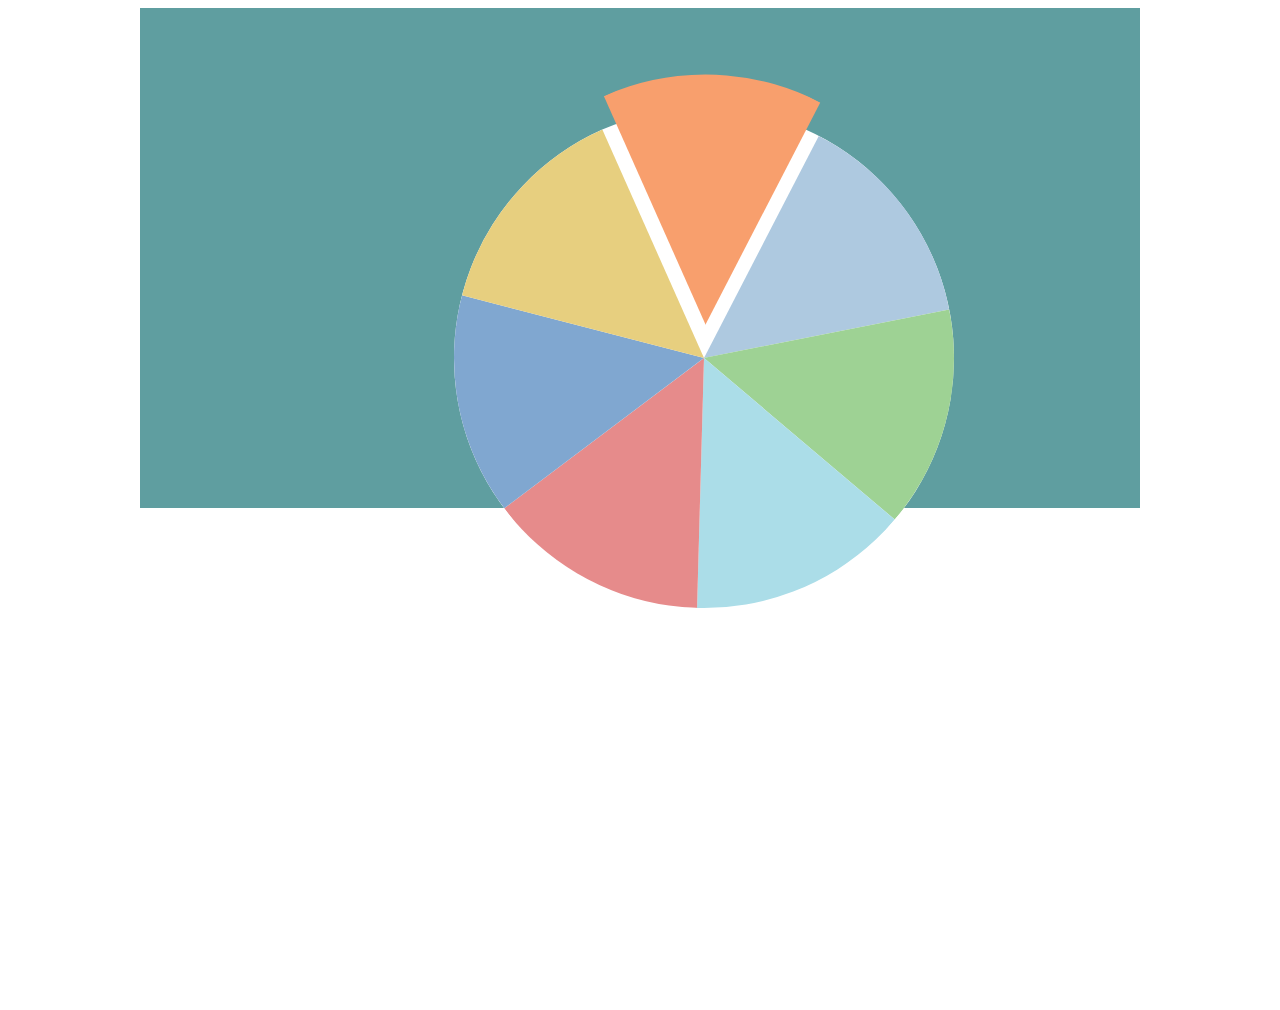
==== index.html @ 4aef4d8f "index nick v2" ====
<!DOCTYPE html>
<html lang="en">
<head>
    <meta charset="UTF-8">
    <title>StarsLink</title>
    <script>
        function rotatePie(slice) {
            switch (slice) {
                case 'slice-1':
                    break;
                case 'slice-2':
                    break;
                case 'slice-3':
                    break;
                case 'slice-4':
                    break;
                case 'slice-5':
                    break;
                case 'slice-6':
                    break;
                case 'slice-7':
                    break;
            }
        }
    </script>
    <style>
        body{
            background-color: white;
            font-family:    Calibri, 'Trebuchet MS', sans-serif ;
        }
        .main-container{
            min-width: 300px;
            max-width: 1000px;
            width: 85%;
            margin:  0 auto;
            height: 500px;
            background-color: cadetblue;
            display: block;


        }
        .left, .right{
            display: inline-block;
            position: relative;
            height: 100%;

        }
        .left{
                width: 31%;
        }
        .right{
                width: 68%;
        }
        .pie {
            top: 100px;
            width: 500px;
            height: 500px;
            position: relative;
            border-radius: 500px;
            background-color: rgb(136, 143, 255);
            transform: rotate(-24deg);
            background: #fff;
        }

        .slice-1 {
            position: absolute;
            top: 0px;
            left: 0px;
            width: 500px;
            height: 500px;
            border-radius: 500px;
            clip: rect(0px, 500px, 500px, 250px);
        }

        .slice-1 .inner {
            background-color: #f89f6d;
            position: absolute;
            top: 0px;
            left: 0px;
            width: 500px;
            height: 500px;
            border-radius: 500px;
            clip: rect(0px, 250px, 500px, 0px);
            transform: rotate(51.3339deg);
        }

        .slice-2 {
            position: absolute;
            top: 0px;
            left: 0px;
            width: 500px;
            height: 500px;
            border-radius: 500px;
            clip: rect(0px, 500px, 500px, 250px);
            transform: rotate(51.3339deg);
        }

        .slice-2 .inner {
            background-color: #aec9e0;
            position: absolute;
            top: 0px;
            left: 0px;
            width: 500px;
            height: 500px;
            border-radius: 500px;
            clip: rect(0px, 250px, 500px, 0px);
            transform: rotate(51.463deg);
        }

        .slice-3 {
            position: absolute;
            top: 0px;
            left: 0px;
            width: 500px;
            height: 500px;
            border-radius: 500px;
            clip: rect(0px, 500px, 500px, 250px);
            transform: rotate(102.797deg);
        }

        .slice-3 .inner {
            background-color: #9ed294;
            position: absolute;
            top: 0px;
            left: 0px;
            width: 500px;
            height: 500px;
            border-radius: 500px;
            clip: rect(0px, 250px, 500px, 0px);
            transform: rotate(51.4752deg);
        }

        .slice-4 {
            position: absolute;
            top: 0px;
            left: 0px;
            width: 500px;
            height: 500px;
            border-radius: 500px;
            clip: rect(0px, 500px, 500px, 250px);
            transform: rotate(154.272deg);
        }

        .slice-4 .inner {
            background-color: #abdde8;
            position: absolute;
            top: 0px;
            left: 0px;
            width: 500px;
            height: 500px;
            border-radius: 500px;
            clip: rect(0px, 250px, 500px, 0px);
            transform: rotate(51.32deg);
        }

        .slice-5 {
            position: absolute;
            top: 0px;
            left: 0px;
            width: 500px;
            height: 500px;
            border-radius: 500px;
            clip: rect(0px, 500px, 500px, 250px);
            transform: rotate(205.592deg);
        }

        .slice-5 .inner {
            background-color: #e68b8b;
            position: absolute;
            top: 0px;
            left: 0px;
            width: 500px;
            height: 500px;
            border-radius: 500px;
            clip: rect(0px, 250px, 500px, 0px);
            transform: rotate(51.456deg);
        }

        .slice-6 {
            position: absolute;
            top: 0px;
            left: 0px;
            width: 500px;
            height: 500px;
            border-radius: 500px;
            clip: rect(0px, 500px, 500px, 250px);
            transform: rotate(257.048deg);
        }

        .slice-6 .inner {
            background-color: #80a7d0;
            position: absolute;
            top: 0px;
            left: 0px;
            width: 500px;
            height: 500px;
            border-radius: 500px;
            clip: rect(0px, 250px, 500px, 0px);
            transform: rotate(51.476deg);
        }

        .slice-7 {
            position: absolute;
            top: 0px;
            left: 0px;
            width: 500px;
            height: 500px;
            border-radius: 500px;
            clip: rect(0px, 500px, 500px, 250px);
            transform: rotate(308.524deg);
        }

        .slice-7 .inner {
            background-color: #e7cf7f;
            position: absolute;
            top: 0px;
            left: 0px;
            width: 500px;
            height: 500px;
            border-radius: 500px;
            clip: rect(0px, 250px, 500px, 0px);
            transform: rotate(51.476deg);
        }

        .pop {
            top: -30px;
            left: 15px;
            animation: popUp 1s linear;
        }

        .inner .text{
            font-size:15px;
            color:#fff;
        }

        @keyframes popUp {
            0% {
                top: 0px;
                left: 0px;
            }
            100% {
                top: -30px;
                left: 15px;
            }
        }
    </style>
</head>
<body>
    <div class="main-container">
    <div class="left"></div>
        <div class="right">
            <div class="pie">
                <div class="slice-1 pop">
                    <div class="inner"></div>
                </div>
                <div class="slice-2">
                    <div class="inner"></div>
                </div>
                <div class="slice-3">
                    <div class="inner"></div>
                </div>
                <div class="slice-4">
                    <div class="inner"></div>
                </div>
                <div class="slice-5">
                    <div class="inner"></div>
                </div>
                <div class="slice-6">
                    <div class="inner"></div>
                </div>
                <div class="slice-7">
                    <div class="inner"></div>
                </div>
            </div>
        </div>
    </div>

</body>
</html>
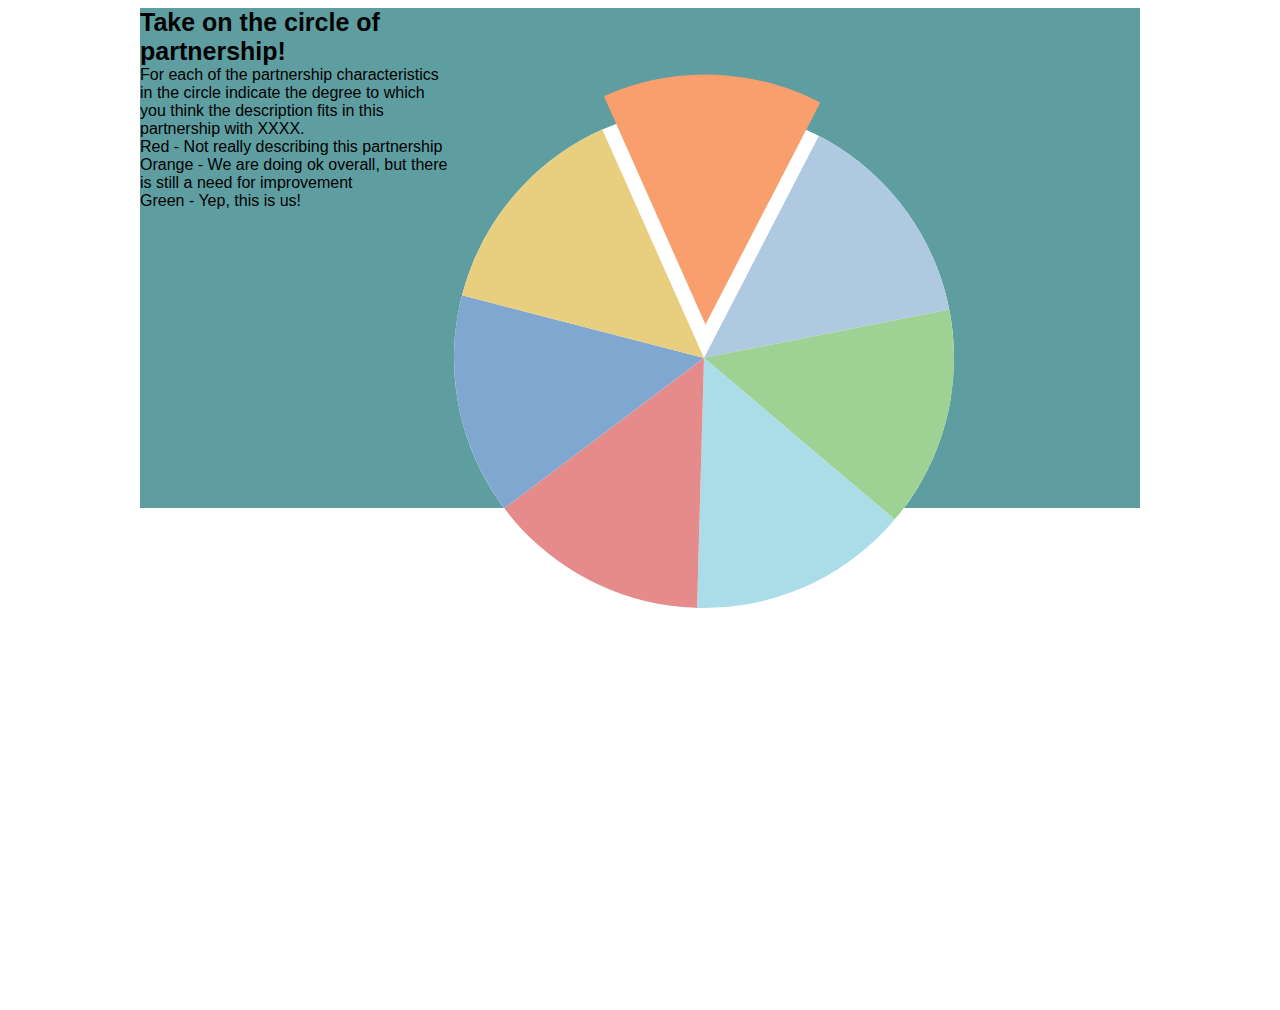
==== commit 1e9504ca: "index nick v3" ====
--- a/index.html
+++ b/index.html
@@ -26,12 +26,12 @@
     <style>
         body{
             background-color: white;
-            font-family:    Calibri, 'Trebuchet MS', sans-serif ;
+            font-family: Calibri, 'Trebuchet MS', sans-serif ;
         }
         .main-container{
-            min-width: 300px;
+            min-width: 600px;
             max-width: 1000px;
-            width: 85%;
+            width: 90%;
             margin:  0 auto;
             height: 500px;
             background-color: cadetblue;
@@ -41,15 +41,34 @@
         }
         .left, .right{
             display: inline-block;
-            position: relative;
-            height: 100%;
+            vertical-align: top;
 
         }
         .left{
                 width: 31%;
         }
+        .title{
+            font-family:    Calibri, 'Trebuchet MS', sans-serif ;
+            font-size: 25px;
+            font-weight: 700;
+            color: #000;
+        }
+
+        .color{
+            height: 70px;
+            width: 70px;
+        }
+        .red{
+            background-color: red;
+        }
+        .orange{
+            background-color: orange;
+        }
+        .green{
+            background-color: green;
+        }
         .right{
-                width: 68%;
+                width: 64%;
         }
         .pie {
             top: 100px;
@@ -247,7 +266,40 @@
 </head>
 <body>
     <div class="main-container">
-    <div class="left"></div>
+    <div class="left">
+        <div class="title">Take on the circle of partnership!</div>
+        <div class="content">
+            <div class="desc">
+                For each of the partnership characteristics in the circle indicate the degree to which you think the description fits in this partnership with XXXX.
+            </div>
+            <div class="colors-items">
+                <div class="color-item">
+                    <span class="color red">
+                    </span>
+                    <span class="clr-desc">
+                        Red - Not really describing this partnership
+                    </span>
+                </div>
+                <div class="color-item">
+                    <span class="color orange">
+                    </span>
+                    <span class="clr-desc">
+                          Orange - We are doing ok overall, but there is still a need for improvement
+                    </span>
+                </div>
+                <div class="color-item">
+                    <span class="color green">
+                    </span>
+                    <span class="clr-desc">
+                        Green - Yep, this is us!
+                    </span>
+                </div>
+
+
+
+            </div>
+        </div>
+    </div>
         <div class="right">
             <div class="pie">
                 <div class="slice-1 pop">
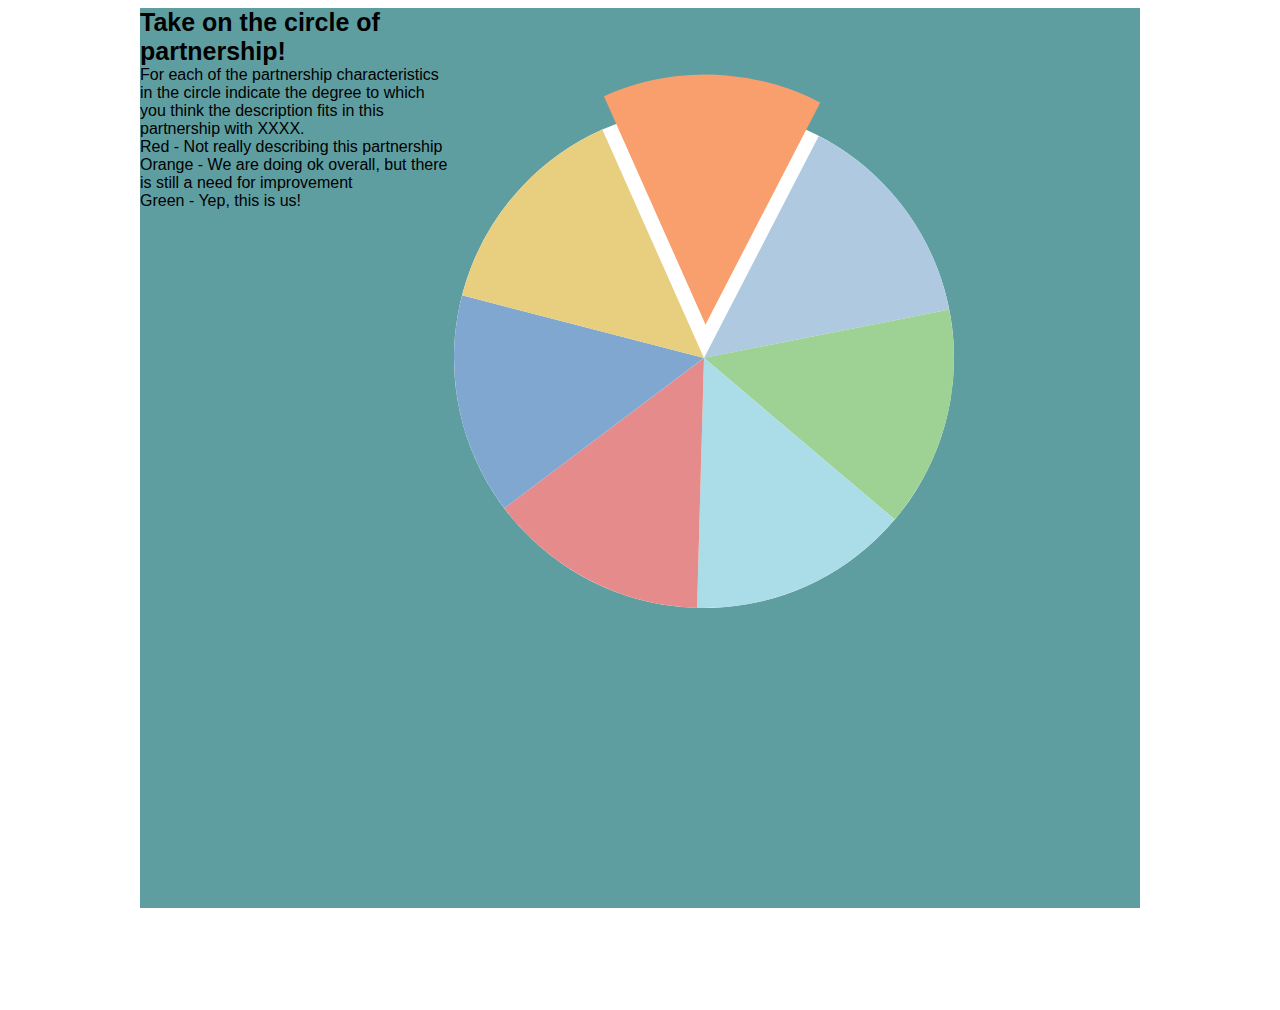
==== commit d10443bb: "index nick v3-content" ====
--- a/index.html
+++ b/index.html
@@ -32,8 +32,8 @@
             min-width: 600px;
             max-width: 1000px;
             width: 90%;
+            height: 100vh;
             margin:  0 auto;
-            height: 500px;
             background-color: cadetblue;
             display: block;
 
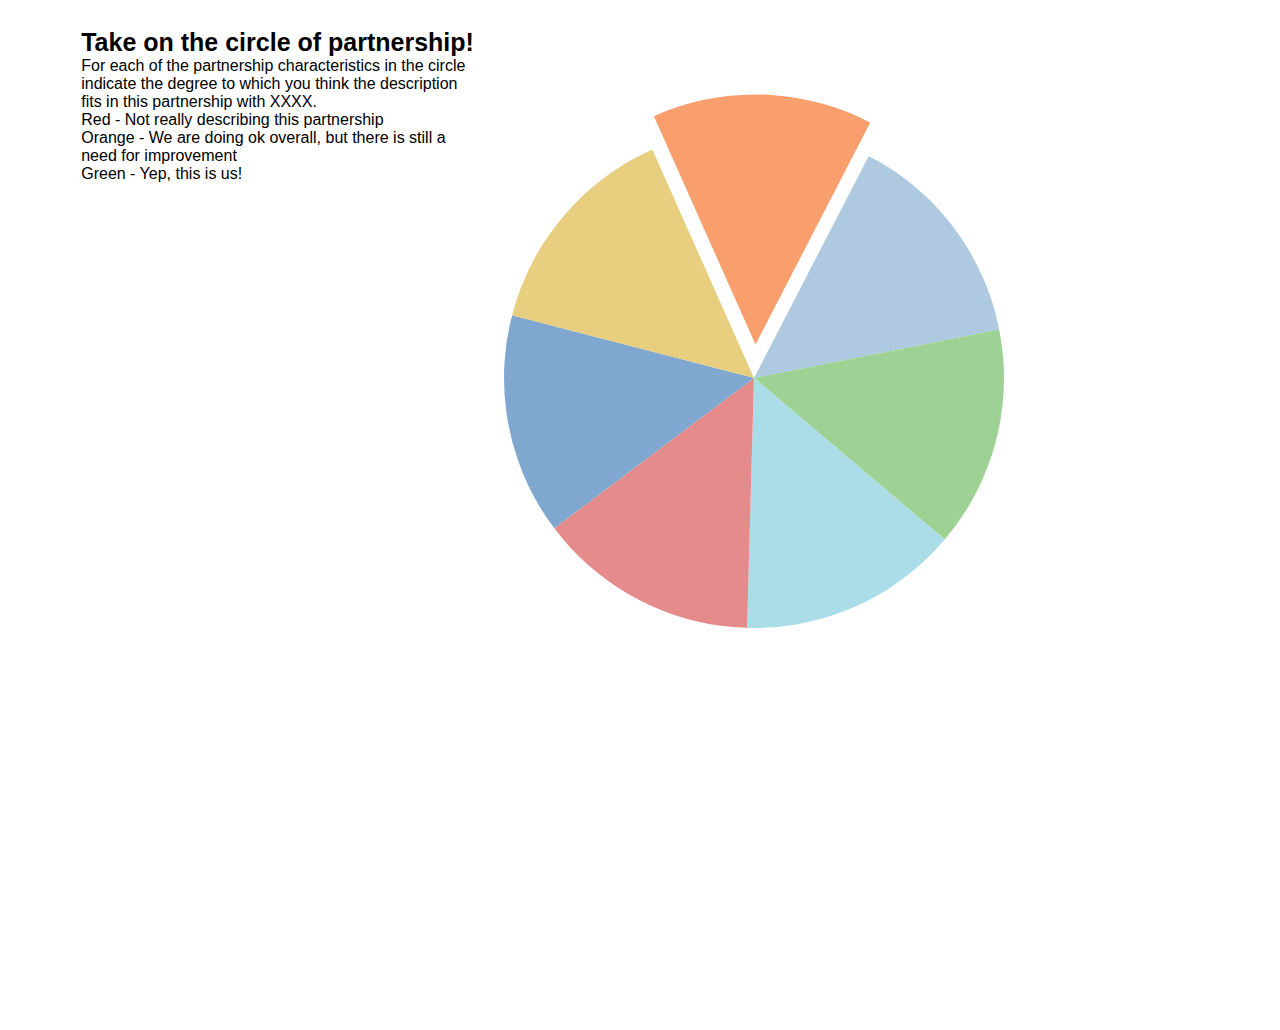
==== commit cf09eba3: "index nick v3-bcg" ====
--- a/index.html
+++ b/index.html
@@ -27,14 +27,17 @@
         body{
             background-color: white;
             font-family: Calibri, 'Trebuchet MS', sans-serif ;
+            background-image: url("https://test.starlinks.co/assets/img/STARLINKS_MYFEEDBACK_UI.png");
+            background-size: cover;
+
+
         }
         .main-container{
-            min-width: 600px;
-            max-width: 1000px;
+            min-width: 1000px;
+            max-width: 1200px;
             width: 90%;
             height: 100vh;
             margin:  0 auto;
-            background-color: cadetblue;
             display: block;
 
 
@@ -42,10 +45,14 @@
         .left, .right{
             display: inline-block;
             vertical-align: top;
+            padding: 20px 10px;
 
         }
         .left{
-                width: 31%;
+            width: 35%;
+        }
+        .right{
+            width: 58%;
         }
         .title{
             font-family:    Calibri, 'Trebuchet MS', sans-serif ;
@@ -67,9 +74,7 @@
         .green{
             background-color: green;
         }
-        .right{
-                width: 64%;
-        }
+
         .pie {
             top: 100px;
             width: 500px;
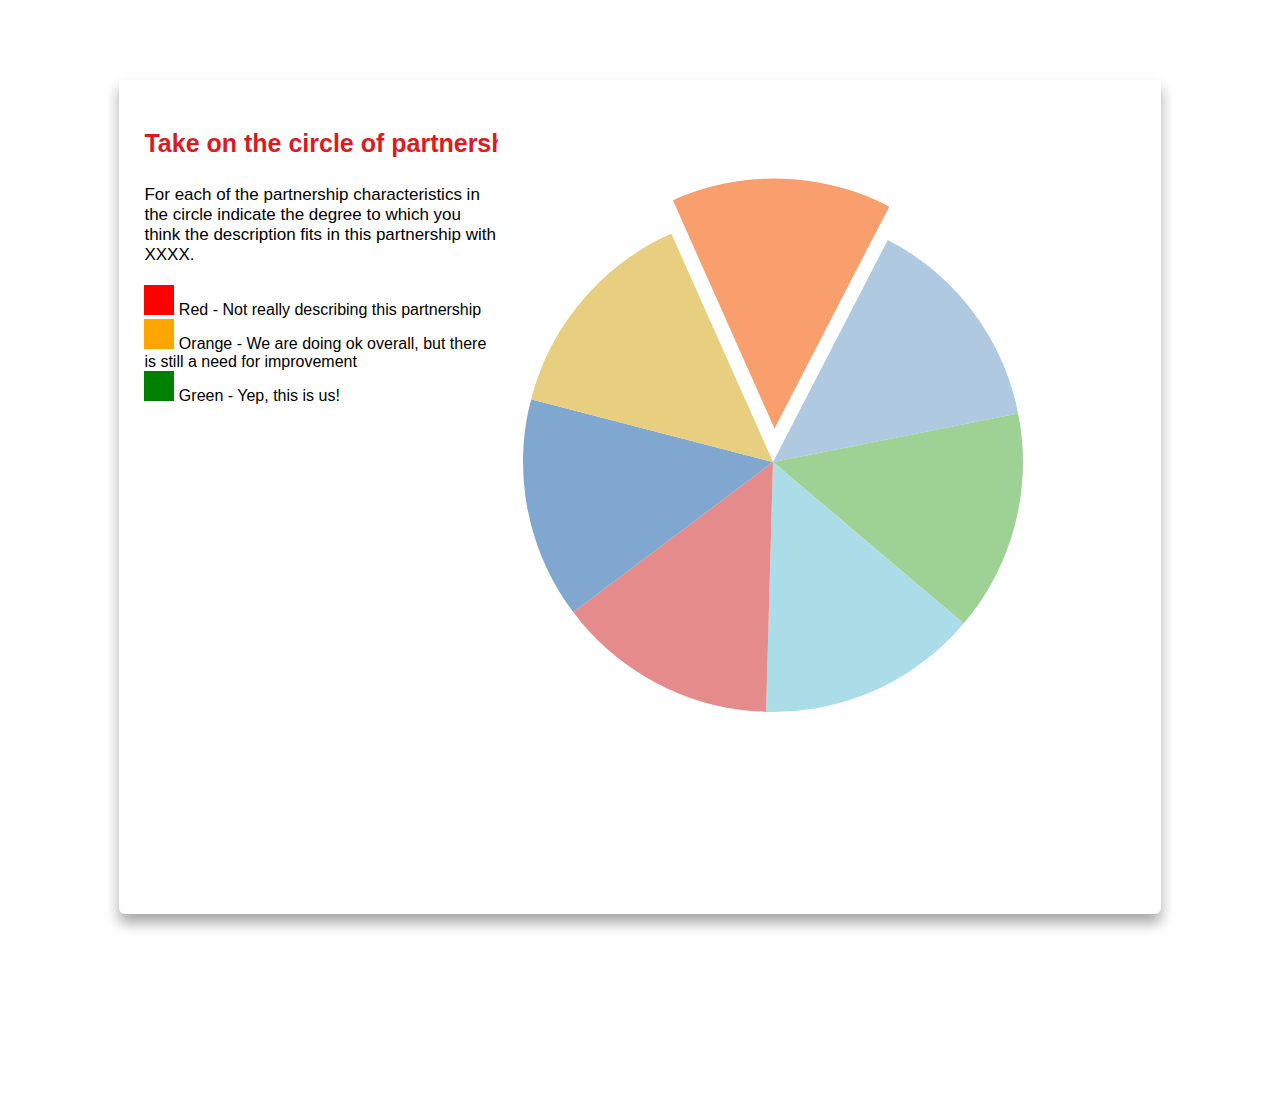
==== commit bd6340b0: "index nick v4-colors" ====
--- a/index.html
+++ b/index.html
@@ -35,10 +35,15 @@
         .main-container{
             min-width: 1000px;
             max-width: 1200px;
-            width: 90%;
-            height: 100vh;
-            margin:  0 auto;
+            width: 80%;
+            height: 90vh;
+            margin: 80px auto;
             display: block;
+            background: #fff;
+            border-bottom-left-radius: 6px;
+            border-bottom-right-radius: 6px;
+            padding: 12px 15px;
+            box-shadow: 0 9px 14px 0px rgba(0, 0, 0, 0.35);
 
 
         }
@@ -55,15 +60,22 @@
             width: 58%;
         }
         .title{
-            font-family:    Calibri, 'Trebuchet MS', sans-serif ;
+            font-family: Calibri, 'Trebuchet MS', sans-serif;
             font-size: 25px;
             font-weight: 700;
-            color: #000;
-        }
-
+            color: #dc1a22;
+            /* color: #000; */
+            overflow: hidden;
+            white-space: nowrap;
+        }
+        .desc{
+            padding: 10px 0 20px;
+            font-size: 17px;
+        }
         .color{
-            height: 70px;
-            width: 70px;
+            height: 30px;
+            width: 30px;
+            display: inline-block;
         }
         .red{
             background-color: red;
@@ -272,7 +284,7 @@
 <body>
     <div class="main-container">
     <div class="left">
-        <div class="title">Take on the circle of partnership!</div>
+        <h1 class="title">Take on the circle of partnership!</h1>
         <div class="content">
             <div class="desc">
                 For each of the partnership characteristics in the circle indicate the degree to which you think the description fits in this partnership with XXXX.
@@ -299,9 +311,6 @@
                         Green - Yep, this is us!
                     </span>
                 </div>
-
-
-
             </div>
         </div>
     </div>
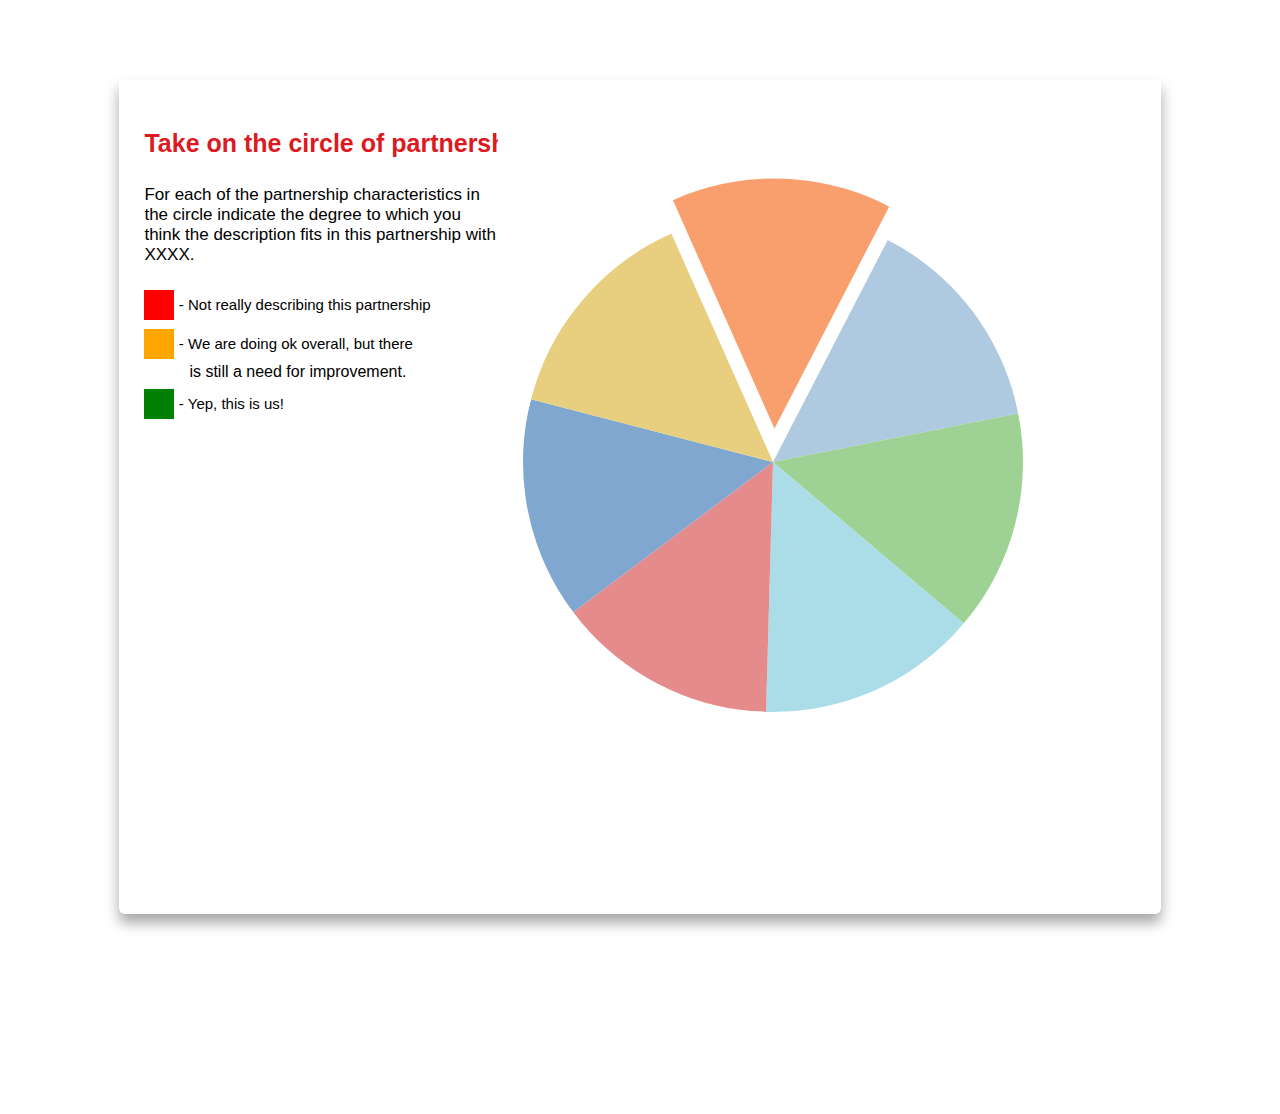
==== commit 50fff06c: "index nick v5-left" ====
--- a/index.html
+++ b/index.html
@@ -76,6 +76,20 @@
             height: 30px;
             width: 30px;
             display: inline-block;
+        }
+        .color-item {
+            margin: 5px 0px;
+        }
+        .clr-desc{
+            line-height: 30px;
+            display: inline-block;
+            vertical-align: top;
+            font-size: 15px;
+        }
+        span.crl-desc.clr-desc2 {
+            display: block;
+            margin-left: 45px;
+            margin-bottom: 8px;
         }
         .red{
             background-color: red;
@@ -294,21 +308,24 @@
                     <span class="color red">
                     </span>
                     <span class="clr-desc">
-                        Red - Not really describing this partnership
+                       -  Not really describing this partnership
                     </span>
                 </div>
                 <div class="color-item">
                     <span class="color orange">
                     </span>
                     <span class="clr-desc">
-                          Orange - We are doing ok overall, but there is still a need for improvement
+                        - We are doing ok overall, but there
+                    </span>
+                    <span class="crl-desc clr-desc2">
+                       is still a need for improvement.
                     </span>
                 </div>
                 <div class="color-item">
                     <span class="color green">
                     </span>
                     <span class="clr-desc">
-                        Green - Yep, this is us!
+                        - Yep, this is us!
                     </span>
                 </div>
             </div>
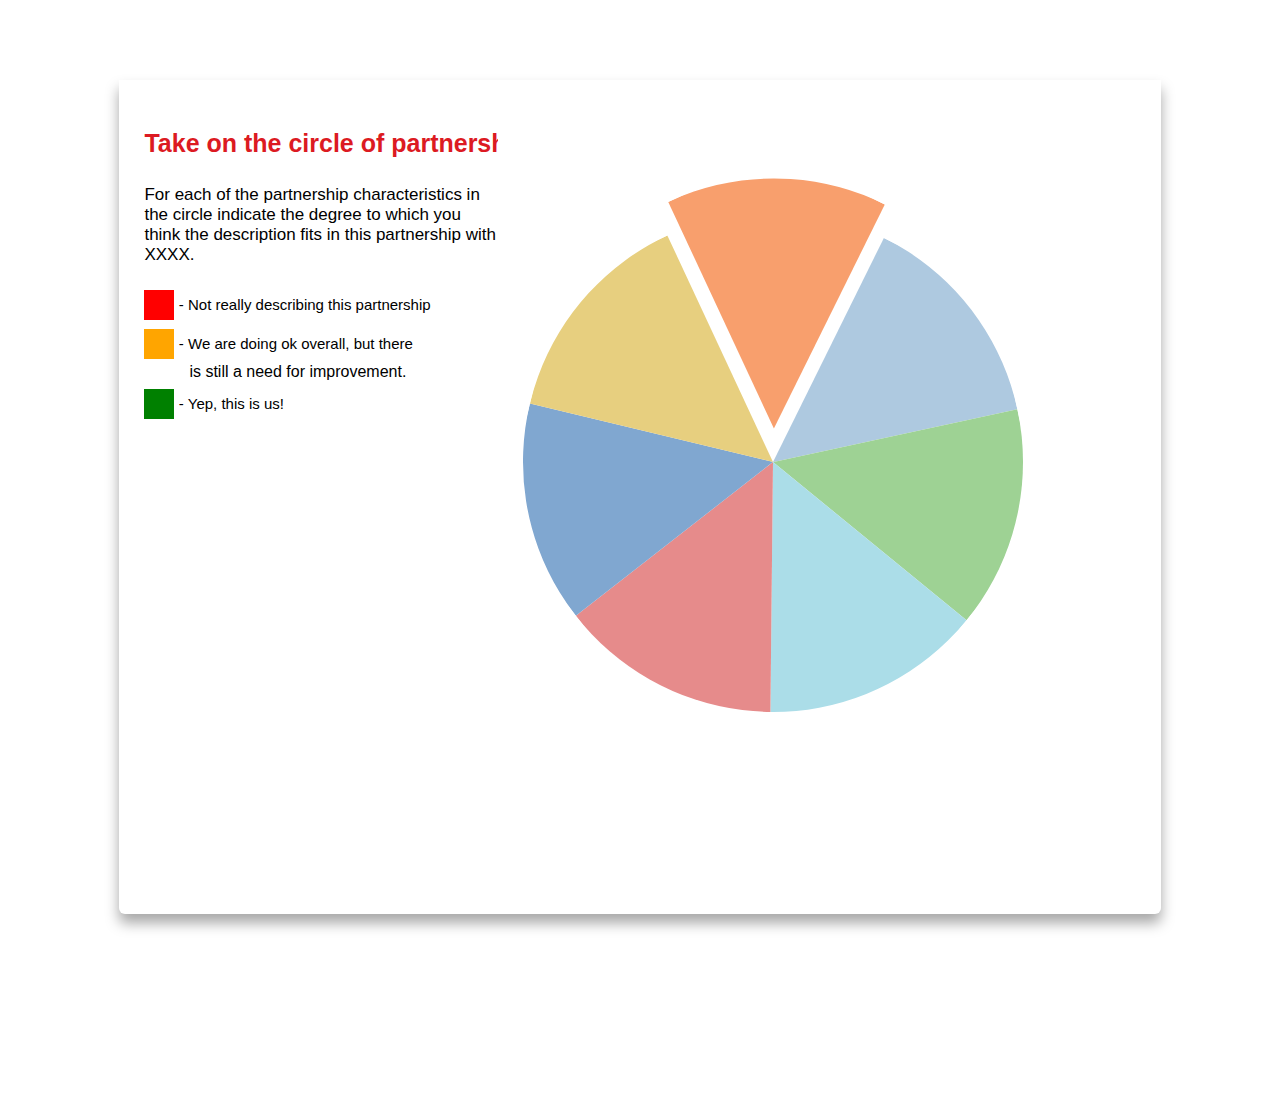
==== commit 4e90ec8a: "Update index.html" ====
--- a/index.html
+++ b/index.html
@@ -4,27 +4,57 @@
     <meta charset="UTF-8">
     <title>StarsLink</title>
     <script>
-        function rotatePie(slice) {
+        function rotatePie(slice, prevSlice) {
+            var currentSliceElement = document.querySelector('.'+ slice);
+            var prevSliceElement = document.querySelector('.'+ prevSlice);
+            prevSliceElement.className = prevSlice;
+            currentSliceElement.className = slice + ' pop';
+            var pie = document.querySelector('.pie');
             switch (slice) {
                 case 'slice-1':
+                    pie.style.animation = 'toSlice1 1s linear';
                     break;
                 case 'slice-2':
+                    pie.style.animation = 'toSlice2 1s linear';
+                    setTimeout(function(){
+                        pie.style.transform = 'rotate(-82deg)';
+                    },1000);
                     break;
                 case 'slice-3':
+                    pie.style.animation = 'toSlice3 1s linear';
+                    setTimeout(function(){
+                        pie.style.transform = 'rotate(-128deg)';
+                    },1000);
                     break;
                 case 'slice-4':
+                    pie.style.animation = 'toSlice4 1s linear';
+                    setTimeout(function(){
+                        pie.style.transform = 'rotate(-176deg)';
+                    },1000);
                     break;
                 case 'slice-5':
+                    pie.style.animation = 'toSlice5 1s linear';
+                    setTimeout(function(){
+                        pie.style.transform = 'rotate(-234deg)';
+                    },1000);
                     break;
                 case 'slice-6':
+                    pie.style.animation = 'toSlice6 1s linear';
+                    setTimeout(function(){
+                        pie.style.transform = 'rotate(-282deg)';
+                    },1000);
                     break;
                 case 'slice-7':
+                    pie.style.animation = 'toSlice7 1s linear';
+                    setTimeout(function(){
+                        pie.style.transform = 'rotate(-333deg)';
+                    },1000);
                     break;
             }
         }
     </script>
     <style>
-        body{
+        body {
             background-color: white;
             font-family: Calibri, 'Trebuchet MS', sans-serif ;
             background-image: url("https://test.starlinks.co/assets/img/STARLINKS_MYFEEDBACK_UI.png");
@@ -47,7 +77,8 @@
 
 
         }
-        .left, .right{
+
+        .left, .right {
             display: inline-block;
             vertical-align: top;
             padding: 20px 10px;
@@ -108,7 +139,7 @@
             position: relative;
             border-radius: 500px;
             background-color: rgb(136, 143, 255);
-            transform: rotate(-24deg);
+            transform: rotate(-25deg);
             background: #fff;
         }
 
@@ -278,9 +309,58 @@
             animation: popUp 1s linear;
         }
 
-        .inner .text{
-            font-size:15px;
-            color:#fff;
+        .inner .text {
+            font-size: 18px;
+            position: absolute;
+        }
+
+        .slice-1 .inner .text {
+            top: 60px;
+            left: 118px;
+            width: 100px;
+            transform: rotate(333deg);
+        }
+
+        .slice-2 .inner .text {
+            top: 75px;
+            left: 135px;
+            width: 100px;
+            transform: rotate(281deg);
+        }
+
+        .slice-3 .inner .text {
+            top: 60px;
+            left: 105px;
+            width: 100px;
+            transform: rotate(230deg);
+        }
+
+        .slice-4 .inner .text {
+            top: 60px;
+            left: 120px;
+            width: 100px;
+            transform: rotate(178deg);
+        }
+
+        .slice-5 .inner .text {
+            top: 70px;
+            left: 137px;
+            width: 100px;
+            transform: rotate(128deg);
+        }
+
+        .slice-6 .inner .text {
+            top: 90px;
+            left: 130px;
+            width: 100px;
+            transform: rotate(76deg);
+        }
+
+        .slice-7 .inner .text {
+            top: 80px;
+            left: 130px;
+            width: 100px;
+            transform: rotate(24deg);
         }
 
         @keyframes popUp {
@@ -291,6 +371,47 @@
             100% {
                 top: -30px;
                 left: 15px;
+            }
+        }
+
+        @keyframes toSlice1 {
+            to {
+               transform: rotate(-25deg);
+            }
+        }
+
+        @keyframes toSlice2 {
+            to {
+                transform: rotate(-82deg);
+            }
+        }
+
+        @keyframes toSlice3 {
+            to {
+                transform: rotate(-128deg);
+            }
+        }
+        @keyframes toSlice4 {
+            to {
+                transform: rotate(-176deg);
+            }
+        }
+
+        @keyframes toSlice5 {
+            to {
+                transform: rotate(-234deg);
+            }
+        }
+
+        @keyframes toSlice6 {
+            to {
+                transform: rotate(-282deg);
+            }
+        }
+
+        @keyframes toSlice7 {
+            to {
+                transform: rotate(-333deg);
             }
         }
     </style>
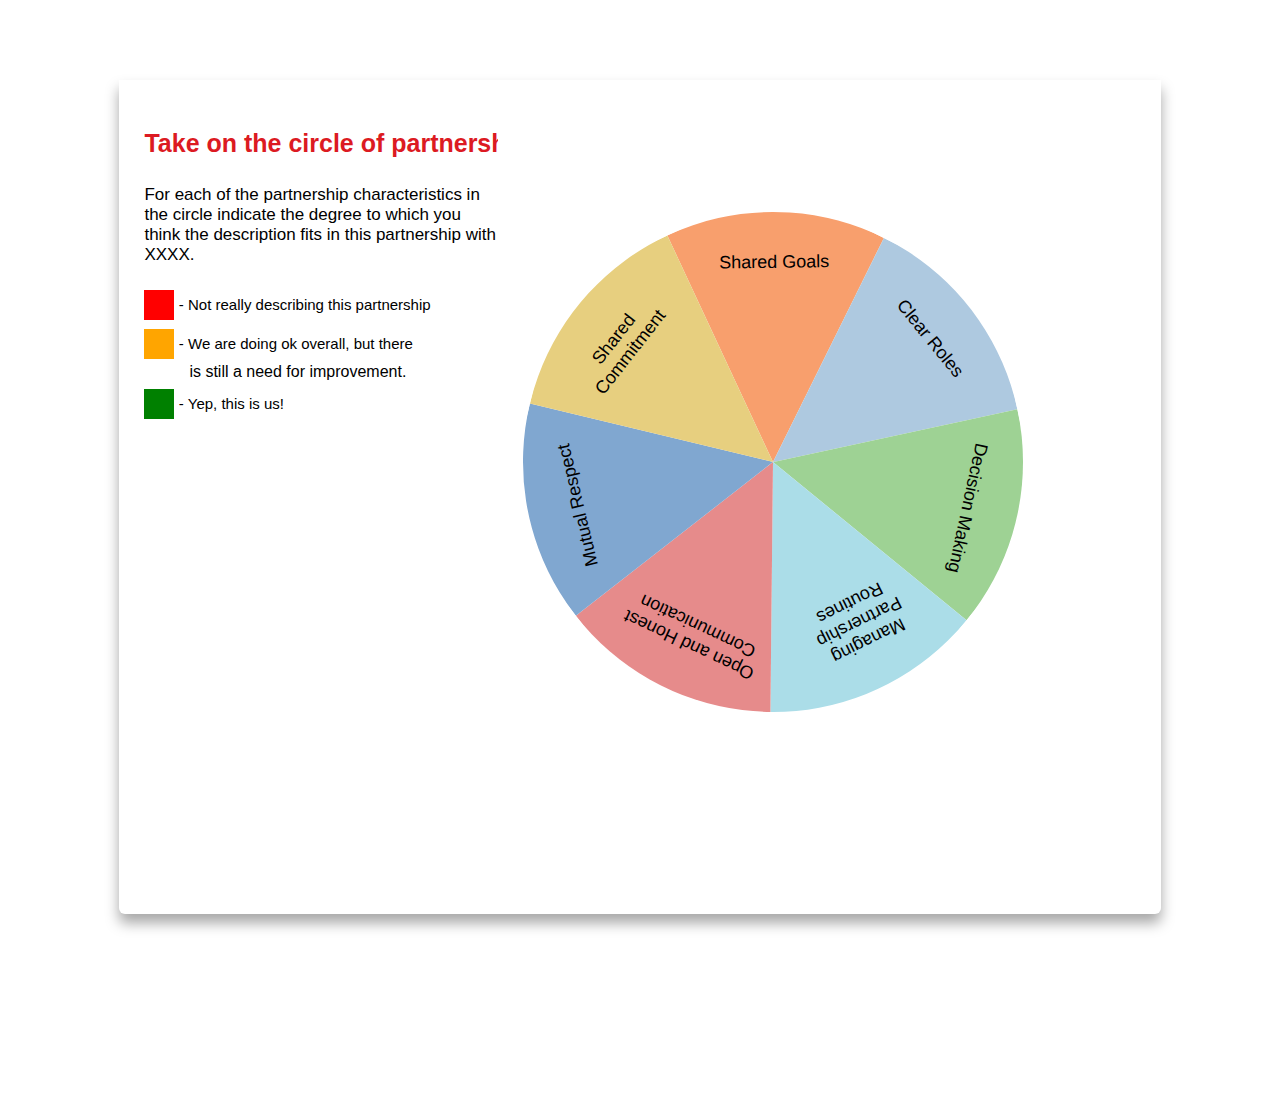
==== commit 94526967: "Update index.html" ====
--- a/index.html
+++ b/index.html
@@ -4,6 +4,12 @@
     <meta charset="UTF-8">
     <title>StarsLink</title>
     <script>
+        var index = 1;
+        function nextSlice() {
+            const prevIndex = index === 1 ? 7 : index - 1;
+            rotatePie('slice-'+ index, 'slice-'+ prevIndex);
+            index = index === 7 ? 1 : index + 1;
+        }
         function rotatePie(slice, prevSlice) {
             var currentSliceElement = document.querySelector('.'+ slice);
             var prevSliceElement = document.querySelector('.'+ prevSlice);
@@ -138,7 +144,6 @@
             height: 500px;
             position: relative;
             border-radius: 500px;
-            background-color: rgb(136, 143, 255);
             transform: rotate(-25deg);
             background: #fff;
         }
@@ -304,63 +309,19 @@
         }
 
         .pop {
-            top: -30px;
-            left: 15px;
-            animation: popUp 1s linear;
+            /*top: -30px;*/
+            /*left: 15px;*/
+            /*animation: popUp 1s linear;*/
         }
 
         .inner .text {
             font-size: 18px;
             position: absolute;
-        }
-
-        .slice-1 .inner .text {
             top: 60px;
-            left: 118px;
-            width: 100px;
+            left: 85px;
+            text-align: center;
+            width: 155px;
             transform: rotate(333deg);
-        }
-
-        .slice-2 .inner .text {
-            top: 75px;
-            left: 135px;
-            width: 100px;
-            transform: rotate(281deg);
-        }
-
-        .slice-3 .inner .text {
-            top: 60px;
-            left: 105px;
-            width: 100px;
-            transform: rotate(230deg);
-        }
-
-        .slice-4 .inner .text {
-            top: 60px;
-            left: 120px;
-            width: 100px;
-            transform: rotate(178deg);
-        }
-
-        .slice-5 .inner .text {
-            top: 70px;
-            left: 137px;
-            width: 100px;
-            transform: rotate(128deg);
-        }
-
-        .slice-6 .inner .text {
-            top: 90px;
-            left: 130px;
-            width: 100px;
-            transform: rotate(76deg);
-        }
-
-        .slice-7 .inner .text {
-            top: 80px;
-            left: 130px;
-            width: 100px;
-            transform: rotate(24deg);
         }
 
         @keyframes popUp {
@@ -376,7 +337,7 @@
 
         @keyframes toSlice1 {
             to {
-               transform: rotate(-25deg);
+                transform: rotate(-25deg);
             }
         }
 
@@ -417,7 +378,7 @@
     </style>
 </head>
 <body>
-    <div class="main-container">
+<div class="main-container">
     <div class="left">
         <h1 class="title">Take on the circle of partnership!</h1>
         <div class="content">
@@ -452,32 +413,60 @@
             </div>
         </div>
     </div>
-        <div class="right">
-            <div class="pie">
-                <div class="slice-1 pop">
-                    <div class="inner"></div>
-                </div>
-                <div class="slice-2">
-                    <div class="inner"></div>
-                </div>
-                <div class="slice-3">
-                    <div class="inner"></div>
-                </div>
-                <div class="slice-4">
-                    <div class="inner"></div>
-                </div>
-                <div class="slice-5">
-                    <div class="inner"></div>
-                </div>
-                <div class="slice-6">
-                    <div class="inner"></div>
-                </div>
-                <div class="slice-7">
-                    <div class="inner"></div>
+    <div class="right">
+        <div class="pie" onclick="nextSlice()">
+            <div class="slice-1 pop">
+                <div class="inner">
+                    <span class="text">
+                        Shared Goals
+                    </span>
+                </div>
+            </div>
+            <div class="slice-2">
+                <div class="inner">
+                    <span class="text">
+                        Clear Roles
+                    </span>
+                </div>
+            </div>
+            <div class="slice-3">
+                <div class="inner">
+                    <span class="text">
+                        Decision Making
+                    </span>
+                </div>
+            </div>
+            <div class="slice-4">
+                <div class="inner">
+                    <span class="text">
+                         Managing Partnership Routines
+                    </span>
+                </div>
+            </div>
+            <div class="slice-5">
+                <div class="inner">
+                    <span class="text">
+                         Open and Honest Communication
+                    </span>
+                </div>
+            </div>
+            <div class="slice-6">
+                <div class="inner">
+                    <span class="text">
+                         Mutual Respect
+                    </span>
+                </div>
+            </div>
+            <div class="slice-7">
+                <div class="inner">
+                    <span class="text">
+                        Shared Commitment
+                    </span>
                 </div>
             </div>
         </div>
     </div>
+</div>
 
 </body>
 </html>
